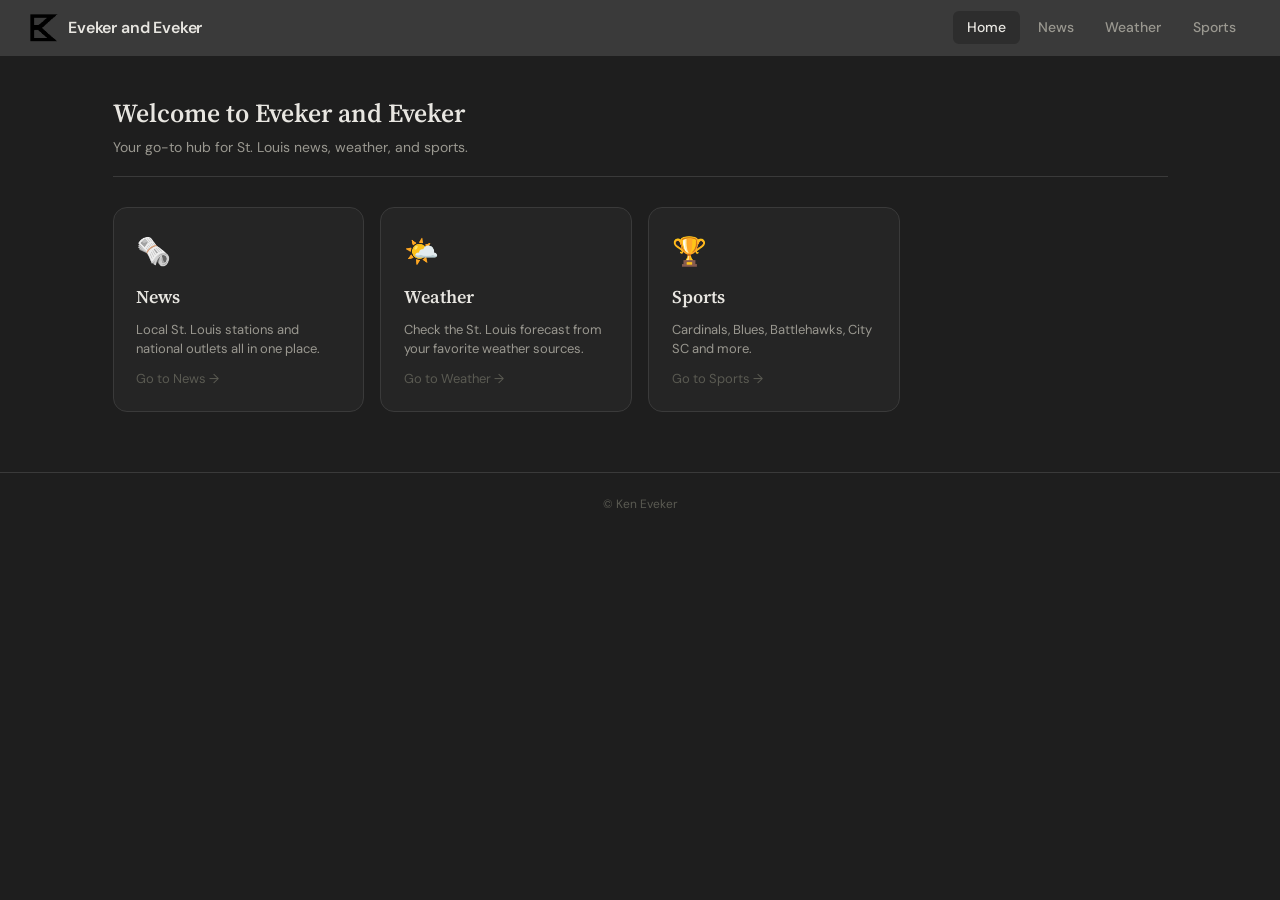
==== index.html @ 092272ca "Add files via upload" ====
<!DOCTYPE html>
<html lang="en">
<head>
  <meta charset="UTF-8">
  <meta name="viewport" content="width=device-width, initial-scale=1.0">
  <title>Eveker and Eveker</title>
  <link rel="icon" href="favicon.ico" type="image/x-icon">
  <link rel="preconnect" href="https://fonts.googleapis.com">
  <link href="https://fonts.googleapis.com/css2?family=Source+Serif+4:wght@400;600&family=DM+Sans:wght@400;500;600&display=swap" rel="stylesheet">
  <link rel="stylesheet" href="style.css">
</head>
<body>

<nav>
  <a class="nav-brand" href="index.html">
    <img src="eveker-2.gif" alt="Eveker and Eveker logo">
    Eveker and Eveker
  </a>
  <div class="nav-links">
    <a href="index.html" class="active">Home</a>
    <a href="news.html">News</a>
    <a href="weather.html">Weather</a>
    <a href="sports.html">Sports</a>
  </div>
</nav>

<div class="page">
  <div class="page-header">
    <h1>Welcome to Eveker and Eveker</h1>
    <p>Your go-to hub for St. Louis news, weather, and sports.</p>
  </div>

  <div class="home-grid">
    <a class="home-card" href="news.html">
      <div class="home-card-icon">🗞️</div>
      <div class="home-card-title">News</div>
      <div class="home-card-desc">Local St. Louis stations and national outlets all in one place.</div>
      <div class="home-card-arrow">Go to News →</div>
    </a>

    <a class="home-card" href="weather.html">
      <div class="home-card-icon">🌤️</div>
      <div class="home-card-title">Weather</div>
      <div class="home-card-desc">Check the St. Louis forecast from your favorite weather sources.</div>
      <div class="home-card-arrow">Go to Weather →</div>
    </a>

    <a class="home-card" href="sports.html">
      <div class="home-card-icon">🏆</div>
      <div class="home-card-title">Sports</div>
      <div class="home-card-desc">Cardinals, Blues, Battlehawks, City SC and more.</div>
      <div class="home-card-arrow">Go to Sports →</div>
    </a>
  </div>
</div>

<footer>© Ken Eveker</footer>

</body>
</html>
---- style.css ----
/* =====================
   Eveker and Eveker
   Global Styles
   ===================== */

*, *::before, *::after { box-sizing: border-box; margin: 0; padding: 0; }

:root {
  --bg-page:       #1e1e1e;
  --bg-nav:        #3a3a3a;
  --bg-card:       #2d2d2d;
  --bg-card-hover: #363636;
  --bg-section:    #252525;
  --border:        #3a3a3a;
  --text-primary:  #e8e6e1;
  --text-secondary:#9a9890;
  --text-dim:      #5a5a52;
  --accent-blue:   #3b82f6;
  --accent-red:    #ef4444;
  --accent-green:  #22c55e;
  --radius-sm:     6px;
  --radius-md:     10px;
  --radius-lg:     14px;
}

html, body {
  min-height: 100vh;
  background: var(--bg-page);
  color: var(--text-primary);
  font-family: 'DM Sans', sans-serif;
  font-size: 15px;
  line-height: 1.5;
}

a { color: inherit; text-decoration: none; }

/* ---- NAV ---- */
nav {
  position: sticky;
  top: 0;
  z-index: 100;
  background: var(--bg-nav);
  border-bottom: 1px solid var(--border);
  display: flex;
  align-items: center;
  gap: 2rem;
  padding: 0 2rem;
  height: 56px;
}

.nav-brand {
  display: flex;
  align-items: center;
  gap: 10px;
  font-size: 16px;
  font-weight: 600;
  letter-spacing: -0.01em;
  color: var(--text-primary);
  white-space: nowrap;
}

.nav-brand img {
  width: 28px;
  height: 28px;
  object-fit: contain;
  flex-shrink: 0;
}

.nav-links {
  display: flex;
  gap: 0.25rem;
  margin-left: auto;
}

.nav-links a {
  padding: 6px 14px;
  border-radius: var(--radius-sm);
  font-size: 14px;
  font-weight: 500;
  color: var(--text-secondary);
  transition: background 0.15s, color 0.15s;
}

.nav-links a:hover {
  background: var(--bg-card);
  color: var(--text-primary);
}

.nav-links a.active {
  background: var(--bg-card);
  color: var(--text-primary);
}

/* ---- PAGE WRAPPER ---- */
.page {
  max-width: 1100px;
  margin: 0 auto;
  padding: 2.5rem 1.5rem 4rem;
}

/* ---- PAGE HEADER ---- */
.page-header {
  margin-bottom: 2rem;
  padding-bottom: 1.25rem;
  border-bottom: 1px solid var(--border);
}

.page-header h1 {
  font-family: 'Source Serif 4', serif;
  font-size: 26px;
  font-weight: 600;
  color: var(--text-primary);
  margin-bottom: 4px;
}

.page-header p {
  font-size: 14px;
  color: var(--text-secondary);
}

/* ---- SECTION LABEL ---- */
.section-label {
  font-size: 11px;
  font-weight: 600;
  letter-spacing: 0.08em;
  text-transform: uppercase;
  color: var(--text-dim);
  margin: 0 0 10px;
}

.section-group {
  margin-bottom: 2rem;
}

/* ---- CARD GRID ---- */
.grid {
  display: grid;
  grid-template-columns: repeat(auto-fill, minmax(160px, 1fr));
  gap: 8px;
}

/* ---- LINK CARD ---- */
.card {
  display: flex;
  align-items: center;
  gap: 12px;
  padding: 12px 14px;
  background: var(--bg-card);
  border: 1px solid var(--border);
  border-radius: var(--radius-md);
  cursor: pointer;
  transition: background 0.15s, border-color 0.15s;
}

.card:hover {
  background: var(--bg-card-hover);
  border-color: #4a4a4a;
}

.card-icon {
  width: 36px;
  height: 36px;
  border-radius: var(--radius-sm);
  display: flex;
  align-items: center;
  justify-content: center;
  flex-shrink: 0;
  font-size: 18px;
}

.card-label {
  font-size: 14px;
  font-weight: 500;
  color: var(--text-primary);
}

.card-domain {
  font-size: 11px;
  color: var(--text-secondary);
  margin-top: 1px;
}

.card-arrow {
  margin-left: auto;
  color: var(--text-dim);
  font-size: 13px;
  flex-shrink: 0;
}

/* ---- HOME SECTION CARDS ---- */
.home-grid {
  display: grid;
  grid-template-columns: repeat(auto-fill, minmax(220px, 1fr));
  gap: 16px;
  margin-top: 2rem;
}

.home-card {
  display: flex;
  flex-direction: column;
  gap: 10px;
  padding: 1.5rem;
  background: var(--bg-section);
  border: 1px solid var(--border);
  border-radius: var(--radius-lg);
  transition: background 0.15s, border-color 0.15s;
}

.home-card:hover {
  background: var(--bg-card-hover);
  border-color: #4a4a4a;
}

.home-card-icon {
  font-size: 28px;
}

.home-card-title {
  font-family: 'Source Serif 4', serif;
  font-size: 18px;
  font-weight: 600;
  color: var(--text-primary);
}

.home-card-desc {
  font-size: 13px;
  color: var(--text-secondary);
  line-height: 1.5;
}

.home-card-arrow {
  margin-top: auto;
  font-size: 13px;
  color: var(--text-dim);
}

/* ---- FOOTER ---- */
footer {
  text-align: center;
  padding: 1.5rem;
  font-size: 12px;
  color: var(--text-dim);
  border-top: 1px solid var(--border);
}

/* ---- ICON COLOR HELPERS ---- */
.icon-blue   { background: #1e3a5f; color: #93c5fd; }
.icon-red    { background: #4a1515; color: #fca5a5; }
.icon-green  { background: #14401e; color: #86efac; }
.icon-yellow { background: #3d3000; color: #fde68a; }
.icon-purple { background: #2d1f4a; color: #c4b5fd; }
.icon-teal   { background: #0f3535; color: #5eead4; }
.icon-orange { background: #3d1f00; color: #fdba74; }
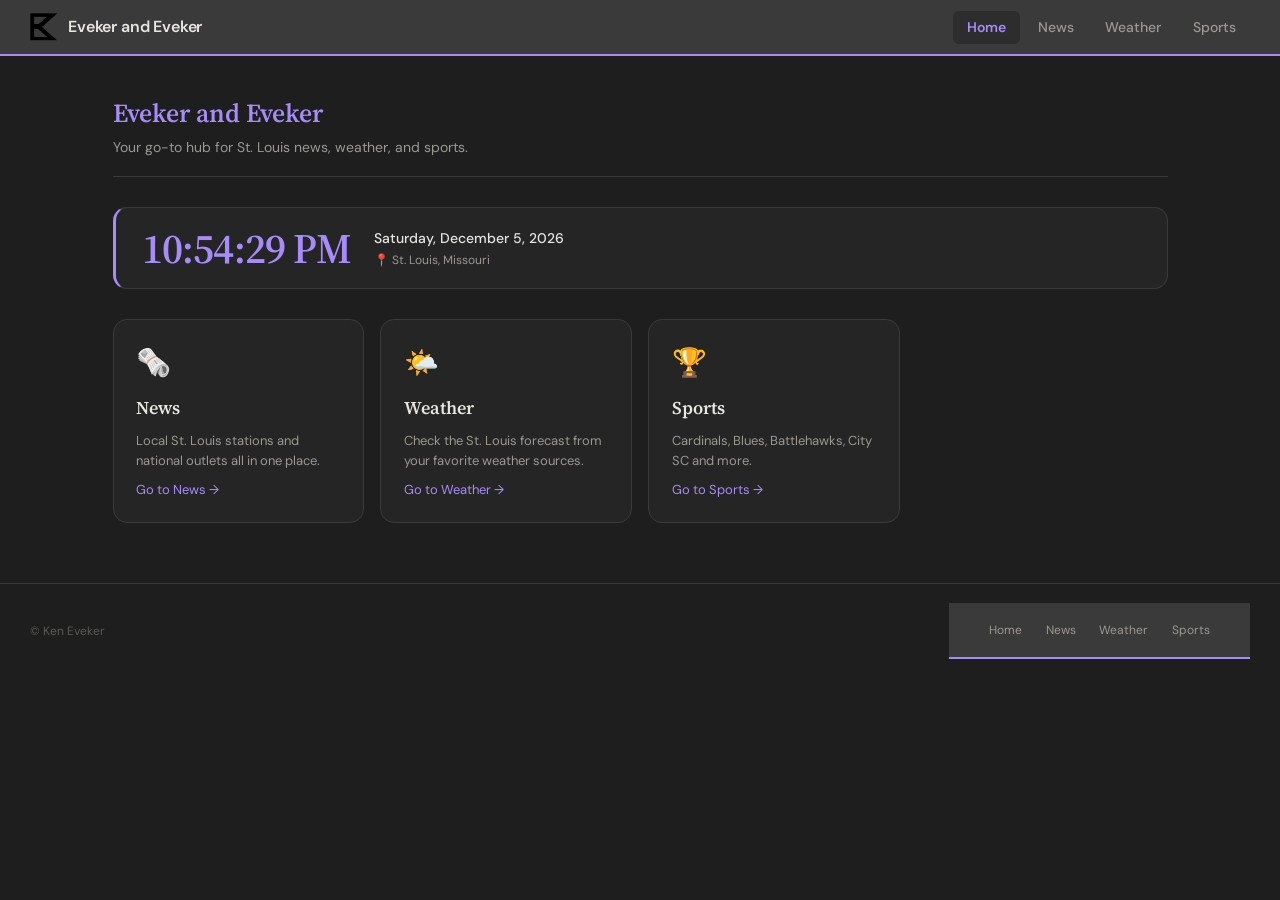
==== commit fad4ad77: "Changes to design" ====
--- a/index.html
+++ b/index.html
@@ -9,7 +9,7 @@
   <link href="https://fonts.googleapis.com/css2?family=Source+Serif+4:wght@400;600&family=DM+Sans:wght@400;500;600&display=swap" rel="stylesheet">
   <link rel="stylesheet" href="style.css">
 </head>
-<body>
+<body class="page-home">
 
 <nav>
   <a class="nav-brand" href="index.html">
@@ -22,12 +22,29 @@
     <a href="weather.html">Weather</a>
     <a href="sports.html">Sports</a>
   </div>
+  <button class="nav-hamburger" onclick="toggleMenu()" aria-label="Menu">
+    <span></span><span></span><span></span>
+  </button>
 </nav>
+<div class="nav-mobile" id="mobileMenu">
+  <a href="index.html" class="active">Home</a>
+  <a href="news.html">News</a>
+  <a href="weather.html">Weather</a>
+  <a href="sports.html">Sports</a>
+</div>
 
 <div class="page">
   <div class="page-header">
-    <h1>Welcome to Eveker and Eveker</h1>
+    <h1>Eveker and Eveker</h1>
     <p>Your go-to hub for St. Louis news, weather, and sports.</p>
+  </div>
+
+  <div class="clock-widget">
+    <div class="clock-time" id="clock">--:-- --</div>
+    <div>
+      <div class="clock-date" id="clock-date">--</div>
+      <div class="clock-location">📍 St. Louis, Missouri</div>
+    </div>
   </div>
 
   <div class="home-grid">
@@ -37,14 +54,12 @@
       <div class="home-card-desc">Local St. Louis stations and national outlets all in one place.</div>
       <div class="home-card-arrow">Go to News →</div>
     </a>
-
     <a class="home-card" href="weather.html">
       <div class="home-card-icon">🌤️</div>
       <div class="home-card-title">Weather</div>
       <div class="home-card-desc">Check the St. Louis forecast from your favorite weather sources.</div>
       <div class="home-card-arrow">Go to Weather →</div>
     </a>
-
     <a class="home-card" href="sports.html">
       <div class="home-card-icon">🏆</div>
       <div class="home-card-title">Sports</div>
@@ -54,7 +69,34 @@
   </div>
 </div>
 
-<footer>© Ken Eveker</footer>
+<footer>
+  <span class="footer-copy">© Ken Eveker</span>
+  <nav class="footer-links">
+    <a href="index.html">Home</a>
+    <a href="news.html">News</a>
+    <a href="weather.html">Weather</a>
+    <a href="sports.html">Sports</a>
+  </nav>
+</footer>
 
+<script>
+function toggleMenu() {
+  document.getElementById('mobileMenu').classList.toggle('open');
+}
+
+function updateClock() {
+  const now = new Date().toLocaleString('en-US', { timeZone: 'America/Chicago' });
+  const d = new Date(now);
+  let h = d.getHours(), m = d.getMinutes(), s = d.getSeconds();
+  const ampm = h >= 12 ? 'PM' : 'AM';
+  h = h % 12 || 12;
+  document.getElementById('clock').textContent =
+    `${h}:${String(m).padStart(2,'0')}:${String(s).padStart(2,'0')} ${ampm}`;
+  document.getElementById('clock-date').textContent =
+    d.toLocaleDateString('en-US', { weekday:'long', year:'numeric', month:'long', day:'numeric', timeZone:'America/Chicago' });
+}
+updateClock();
+setInterval(updateClock, 1000);
+</script>
 </body>
 </html>
--- a/style.css
+++ b/style.css
@@ -15,14 +15,17 @@
   --text-primary:  #e8e6e1;
   --text-secondary:#9a9890;
   --text-dim:      #5a5a52;
-  --accent-blue:   #3b82f6;
-  --accent-red:    #ef4444;
-  --accent-green:  #22c55e;
+  --accent:        #e8e6e1;
   --radius-sm:     6px;
   --radius-md:     10px;
   --radius-lg:     14px;
 }
 
+body.page-home    { --accent: #a78bfa; }
+body.page-news    { --accent: #60a5fa; }
+body.page-weather { --accent: #34d399; }
+body.page-sports  { --accent: #f87171; }
+
 html, body {
   min-height: 100vh;
   background: var(--bg-page);
@@ -30,6 +33,13 @@
   font-family: 'DM Sans', sans-serif;
   font-size: 15px;
   line-height: 1.5;
+}
+
+body { animation: fadeIn 0.25s ease; }
+
+@keyframes fadeIn {
+  from { opacity: 0; transform: translateY(6px); }
+  to   { opacity: 1; transform: translateY(0); }
 }
 
 a { color: inherit; text-decoration: none; }
@@ -40,7 +50,7 @@
   top: 0;
   z-index: 100;
   background: var(--bg-nav);
-  border-bottom: 1px solid var(--border);
+  border-bottom: 2px solid var(--accent);
   display: flex;
   align-items: center;
   gap: 2rem;
@@ -88,7 +98,57 @@
 
 .nav-links a.active {
   background: var(--bg-card);
-  color: var(--text-primary);
+  color: var(--accent);
+  font-weight: 600;
+}
+
+/* ---- HAMBURGER ---- */
+.nav-hamburger {
+  display: none;
+  flex-direction: column;
+  justify-content: center;
+  gap: 5px;
+  margin-left: auto;
+  cursor: pointer;
+  padding: 6px;
+  background: none;
+  border: none;
+}
+
+.nav-hamburger span {
+  display: block;
+  width: 22px;
+  height: 2px;
+  background: var(--text-primary);
+  border-radius: 2px;
+  transition: all 0.2s;
+}
+
+.nav-mobile {
+  display: none;
+  flex-direction: column;
+  background: var(--bg-nav);
+  border-bottom: 2px solid var(--accent);
+  padding: 0.75rem 1.5rem 1rem;
+  gap: 4px;
+}
+
+.nav-mobile a {
+  padding: 8px 12px;
+  border-radius: var(--radius-sm);
+  font-size: 15px;
+  font-weight: 500;
+  color: var(--text-secondary);
+  transition: background 0.15s, color 0.15s;
+}
+
+.nav-mobile a:hover { background: var(--bg-card); color: var(--text-primary); }
+.nav-mobile a.active { color: var(--accent); font-weight: 600; }
+.nav-mobile.open { display: flex; }
+
+@media (max-width: 600px) {
+  .nav-links { display: none; }
+  .nav-hamburger { display: flex; }
 }
 
 /* ---- PAGE WRAPPER ---- */
@@ -109,7 +169,7 @@
   font-family: 'Source Serif 4', serif;
   font-size: 26px;
   font-weight: 600;
-  color: var(--text-primary);
+  color: var(--accent);
   margin-bottom: 4px;
 }
 
@@ -128,9 +188,7 @@
   margin: 0 0 10px;
 }
 
-.section-group {
-  margin-bottom: 2rem;
-}
+.section-group { margin-bottom: 2rem; }
 
 /* ---- CARD GRID ---- */
 .grid {
@@ -149,12 +207,13 @@
   border: 1px solid var(--border);
   border-radius: var(--radius-md);
   cursor: pointer;
-  transition: background 0.15s, border-color 0.15s;
+  transition: background 0.15s, border-color 0.15s, transform 0.15s;
 }
 
 .card:hover {
   background: var(--bg-card-hover);
-  border-color: #4a4a4a;
+  border-color: var(--accent);
+  transform: translateY(-2px);
 }
 
 .card-icon {
@@ -185,7 +244,10 @@
   color: var(--text-dim);
   font-size: 13px;
   flex-shrink: 0;
-}
+  transition: color 0.15s;
+}
+
+.card:hover .card-arrow { color: var(--accent); }
 
 /* ---- HOME SECTION CARDS ---- */
 .home-grid {
@@ -203,17 +265,16 @@
   background: var(--bg-section);
   border: 1px solid var(--border);
   border-radius: var(--radius-lg);
-  transition: background 0.15s, border-color 0.15s;
+  transition: background 0.15s, border-color 0.15s, transform 0.15s;
 }
 
 .home-card:hover {
   background: var(--bg-card-hover);
-  border-color: #4a4a4a;
-}
-
-.home-card-icon {
-  font-size: 28px;
-}
+  border-color: var(--accent);
+  transform: translateY(-2px);
+}
+
+.home-card-icon { font-size: 28px; }
 
 .home-card-title {
   font-family: 'Source Serif 4', serif;
@@ -231,16 +292,75 @@
 .home-card-arrow {
   margin-top: auto;
   font-size: 13px;
-  color: var(--text-dim);
+  color: var(--accent);
+}
+
+/* ---- CLOCK ---- */
+.clock-widget {
+  display: flex;
+  align-items: center;
+  gap: 1.5rem;
+  background: var(--bg-section);
+  border: 1px solid var(--border);
+  border-left: 3px solid var(--accent);
+  border-radius: var(--radius-lg);
+  padding: 1.25rem 1.75rem;
+  margin-bottom: 2rem;
+}
+
+.clock-time {
+  font-family: 'Source Serif 4', serif;
+  font-size: 42px;
+  font-weight: 600;
+  color: var(--accent);
+  letter-spacing: -0.02em;
+  line-height: 1;
+}
+
+.clock-date {
+  font-size: 14px;
+  font-weight: 500;
+  color: var(--text-primary);
+  margin-bottom: 2px;
+}
+
+.clock-location {
+  font-size: 12px;
+  color: var(--text-secondary);
 }
 
 /* ---- FOOTER ---- */
 footer {
-  text-align: center;
-  padding: 1.5rem;
+  border-top: 1px solid var(--border);
+  padding: 1.25rem 2rem;
+  display: flex;
+  align-items: center;
+  justify-content: space-between;
+  flex-wrap: wrap;
+  gap: 0.75rem;
+}
+
+.footer-copy {
   font-size: 12px;
   color: var(--text-dim);
-  border-top: 1px solid var(--border);
+}
+
+.footer-links {
+  display: flex;
+  gap: 0.25rem;
+}
+
+.footer-links a {
+  font-size: 12px;
+  padding: 4px 10px;
+  border-radius: var(--radius-sm);
+  color: var(--text-secondary);
+  transition: background 0.15s, color 0.15s;
+}
+
+.footer-links a:hover {
+  background: var(--bg-card);
+  color: var(--accent);
 }
 
 /* ---- ICON COLOR HELPERS ---- */
@@ -250,4 +370,4 @@
 .icon-yellow { background: #3d3000; color: #fde68a; }
 .icon-purple { background: #2d1f4a; color: #c4b5fd; }
 .icon-teal   { background: #0f3535; color: #5eead4; }
-.icon-orange { background: #3d1f00; color: #fdba74; }+.icon-orange { background: #3d1f00; color: #fdba74; }
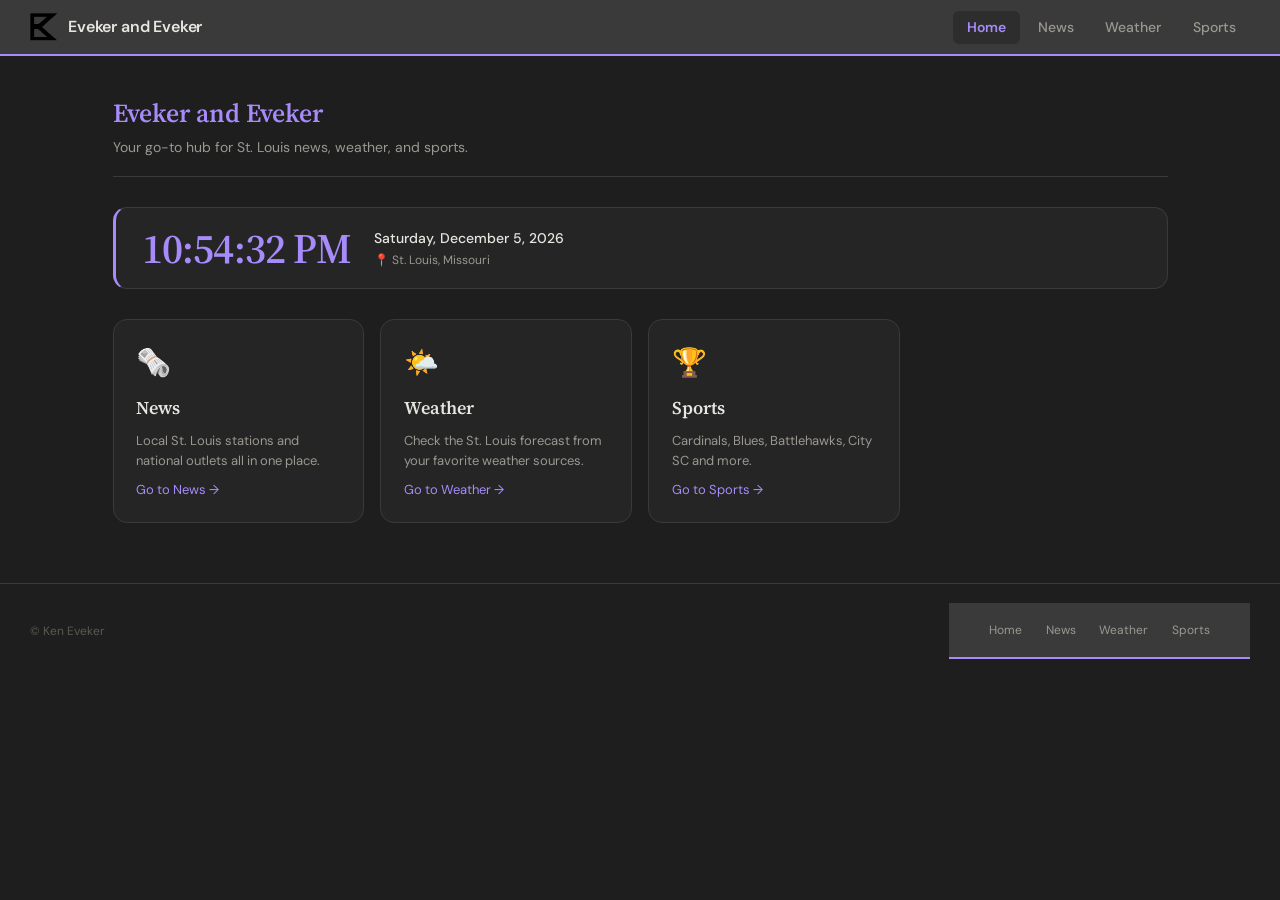
==== commit 1647f2b8: "Add canonical tag to index.html" ====
--- a/index.html
+++ b/index.html
@@ -4,6 +4,7 @@
   <meta charset="UTF-8">
   <meta name="viewport" content="width=device-width, initial-scale=1.0">
   <title>Eveker and Eveker</title>
+  <link rel="canonical" href="https://evekerandeveker.com/" />
   <link rel="icon" href="favicon.ico" type="image/x-icon">
   <link rel="preconnect" href="https://fonts.googleapis.com">
   <link href="https://fonts.googleapis.com/css2?family=Source+Serif+4:wght@400;600&family=DM+Sans:wght@400;500;600&display=swap" rel="stylesheet">
--- a/style.css
+++ b/style.css
@@ -363,6 +363,20 @@
   color: var(--accent);
 }
 
+/* ---- FAVICON ICONS ---- */
+.favicon-icon {
+  background: #fff;
+  display: flex;
+  align-items: center;
+  justify-content: center;
+}
+
+.favicon-icon img {
+  width: 22px;
+  height: 22px;
+  object-fit: contain;
+}
+
 /* ---- ICON COLOR HELPERS ---- */
 .icon-blue   { background: #1e3a5f; color: #93c5fd; }
 .icon-red    { background: #4a1515; color: #fca5a5; }
